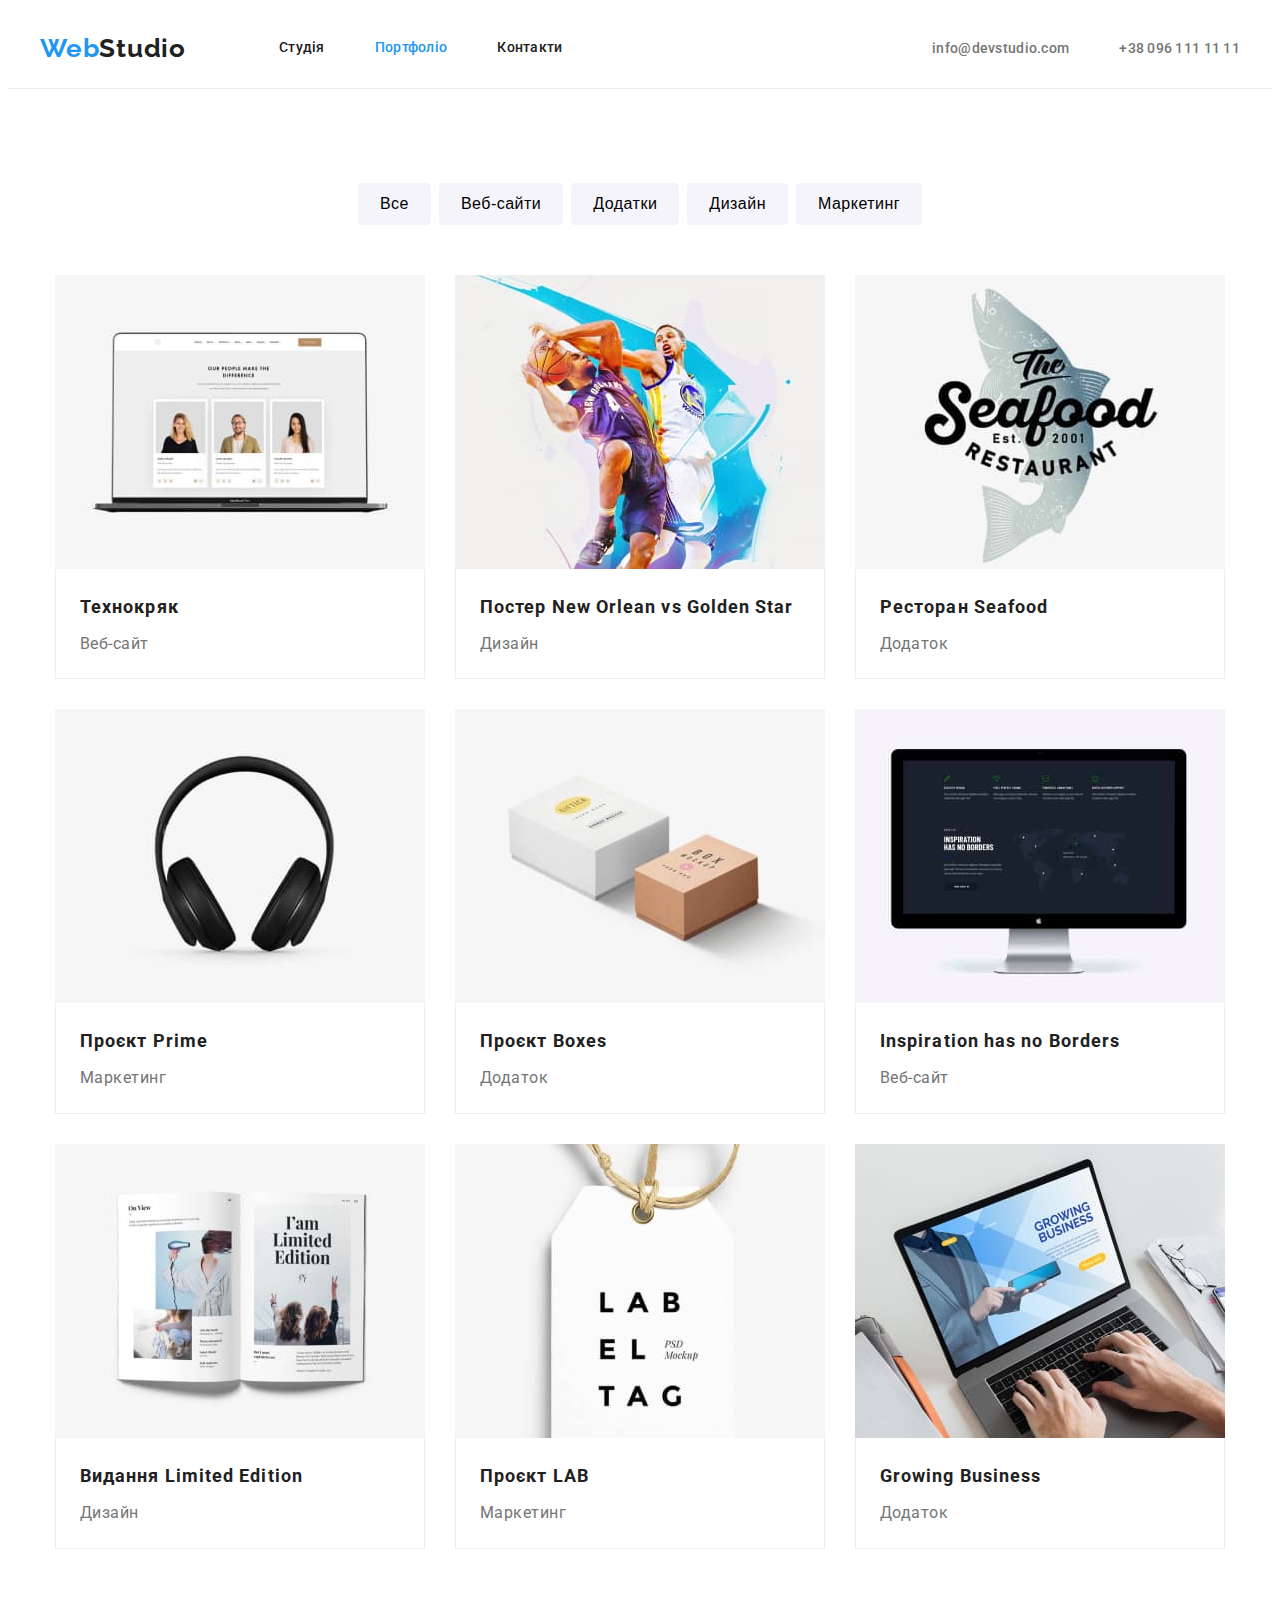
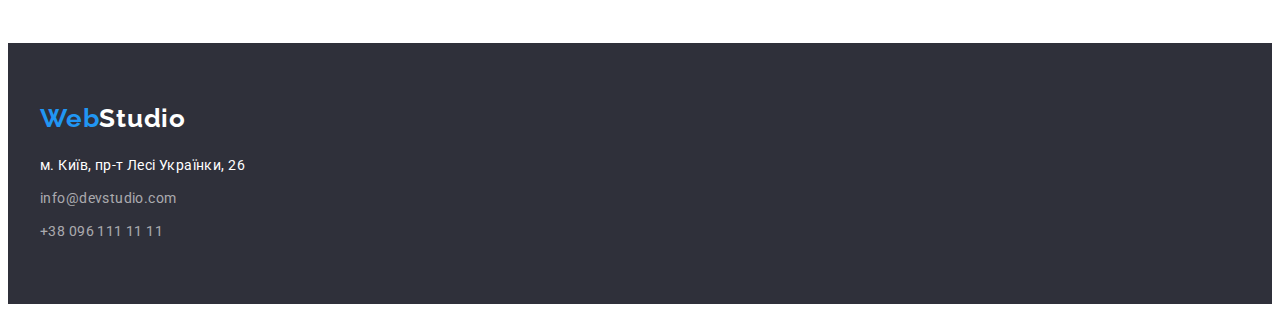
==== portfolio.html @ 55c1f3db "копіює репозиторій 3 роботи" ====
<!DOCTYPE html>
<html lang="uk">
<head>
    <meta charset="UTF-8">
    <meta http-equiv="X-UA-Compatible" content="IE=edge">
    <meta name="viewport" content="width=device-width, initial-scale=1.0">
    <title>Portfolio</title>
    <link rel="preconnect" href="https://fonts.googleapis.com">
    <link rel="preconnect" href="https://fonts.gstatic.com" crossorigin>
    <link href="https://fonts.googleapis.com/css2?family=Raleway:wght@700&family=Roboto:wght@400;500;700;900&display=swap"
        rel="stylesheet">
    <link rel="stylesheet" href="node_modules/modern-normalize/modern-normalize.css">
    <link href="./css/styles.css" rel="stylesheet">
</head>
<body>
    <!--Шапка Сайта-->
<header class="page-header">
    <nav class="container main-nav">
        <a class="logo link" lang="en" href="./index.html"><span class="logotype">Web</span>Studio</a>
        <ul class="nav-menu">
            <li class="item"><a class="link nav-link" href="./index.html">Студія</a></li>
            <li class="item"><a class="link nav-link active" href="#">Портфоліо</a></li>
            <li class="item"><a class="link nav-link" href="#">Контакти</a></li>
        </ul>
        <ul class="auth-nav">
            <li class="item"><a class="contact-link link" href="mailto:info@devstudio.com">info@devstudio.com</a></li>
            <li class="item"><a class="contact-link link" href="tel:+380961111111">+38 096 111 11 11</a></li>
        </ul>
    </nav>
</header>
    <main class="page">
        <div class="container">
            <h1 class="visually-hidden">Наші роботи</h1>
            <ul class="list-filter">
                <li class="list-item"><button class="btn" type="button">Все</button></li>
                <li class="list-item"><button class="btn" type="button">Веб-сайти</button></li>
                <li class="list-item"><button class="btn" type="button">Додатки</button></li>
                <li class="list-item"><button class="btn" type="button">Дизайн</button></li>
                <li class="list-item"><button class="btn" type="button">Маркетинг</button></li>
            </ul>
            <ul class="list-menu">
                <li class="list-main-item">
                    <a class="link" href="">
                        <img src="./images/techno.jpg" alt="Технокряк" width="370">
                        <h2 class="title">Технокряк</h2>
                        <p class="text">Веб-сайт</p>
                    </a>
                </li>
                <li class="list-main-item">
                    <a class="link" href="">
                        <img src="./images/goldenstar.jpg" alt="Постер" width="370">
                        <h2 class="title">Постер New Orlean vs Golden Star</h2>
                        <p class="text">Дизайн</p>
                    </a>
                </li>
                <li class="list-main-item">
                    <a class="link" href="">
                        <img src="./images/seafood.jpg" alt="Лого ресторана" width="370">
                        <h2 class="title">Ресторан Seafood</h2>
                        <p class="text">Додаток</p>
                    </a>
                </li>
                <li class="list-main-item">
                    <a class="link" href="">
                        <img src="./images/prime.jpg" alt="навушники" width="370">
                        <h2 class="title">Проєкт Prime</h2>
                        <p class="text">Маркетинг</p>
                    </a>
                </li>
                <li class="list-main-item">
                    <a class="link" href="">
                        <img src="./images/boxes.jpg" alt="дві коробки" width="370">
                        <h2 class="title">Проєкт Boxes</h2>
                        <p class="text">Додаток</p>
                    </a>
                </li>
                <li class="list-main-item">
                    <a class="link" href="">
                        <img src="./images/inspiration.jpg" alt="зображення на моніторі" width="370">
                        <h2 class="title">Inspiration has no Borders</h2>
                        <p class="text">Веб-сайт</p>
                    </a>
                </li>
                <li class="list-main-item">
                    <a class="link" href="">
                        <img src="./images/limitededition.jpg" alt="Стаття" width="370">
                        <h2 class="title">Видання Limited Edition</h2>
                        <p class="text">Дизайн</p>
                    </a>
                </li>
                <li class="list-main-item">
                    <a class="link" href="">
                        <img src="./images/lab.jpg" alt="Брилок із зображенням лого" width="370">
                        <h2 class="title">Проєкт LAB</h2>
                        <p class="text">Маркетинг</p>
                    </a>
                </li>
                <li class="list-main-item">
                    <a class="link" href="">
                        <img src="./images/growingbusiness.jpg" alt="зображеня додатко на екрані ноутбука" width="370">
                        <h2 class="title">Growing Business</h2>
                        <p class="text">Додаток</p>
                    </a>
                </li>
            </ul>
        </div>  
    </main>
<footer class="footer">
    <div class="container">
        <a class="logo link" href="./index.html"><span class="logotype ">Web</span><span
                class="studio">Studio</span></a>
        <address>
            <ul class="menu">
                <li class="items"><a class="location link" href="https://goo.gl/maps/eqC2prDyuouPc9qL6">м. Київ, пр-т
                        Лесі Українки, 26</a>
                </li>
                <li class="items"><a class="address link mail" href="mailto:info@devstudio.com">info@devstudio.com</a>
                </li>
                <li class="items"><a class="address link tel" href="tel:+380961111111">+38 096 111 11 11</a></li>
            </ul>
        </address>
    </div>
</footer>
</body>
</html>
---- css/styles.css ----
:root {
    --header-color: #FFFFFF;
    --hero-color: #2F303A;
    --our-team-color: #f5f4fa;
}

body {
    background-color: var(--type-of-activity-color);
    font-size: 14px;
    font-family: Roboto, sans-serif;
    color: #212121;
}
h1, h2, h3, h4, h5, h6, p, ul {
    margin: 0;
    padding: 0;
}
img {
    display: block;
    width: 100%;
    height: auto;
}
a {
    text-decoration: none;
}
.link {
    color: #212121;
}
li {
    padding: 0;
    margin: 0;
    list-style: none;
}
.button {
    font-weight: 700;
    line-height: 1.87;
    letter-spacing: 0.06em;
    color: #FFFFFF;
    background-color:#2196F3;
    font-size: 16px;
    cursor: pointer;
}
address {
    font-style: normal;
}
.visually-hidden {
    position: absolute;
    white-space: nowrap;
    width: 1px;
    height: 1px;
    overflow: hidden;
    border: 0;
    padding: 0;
    clip: rect(0 0 0 0);
    clip-path: inset(50%);
    margin: -1px;
}

/*Оформлення шапки*/
.page-header {
    display: flex;
    justify-content: center;
    background-color: var(--header-color);
    margin-bottom: 0;
    border-bottom: 1px solid #ECECEC;
}
.main-nav {
    display: flex;
    align-items: center;
    padding-left: 15px;
    padding-right: 15px;
    margin-left: auto;
    margin-right: auto;
    width: 1200px;
    }
.logo {
    font-weight: 700;
    font-size: 26px;
    line-height: 1.19;
    letter-spacing: 0.03em;   
    font-family: 'Raleway', sans-serif;
}
.logotype {
    color: #2196F3;
}
.nav-menu {
    display:flex;
    margin-left: 93px;
}
.nav-menu .item:not(:last-child) {
    margin-right: 50px;
}
.nav-menu .nav-link {
    display: block;
    padding: 32px 0;
}
.nav-link {
    font-weight: 500;
    letter-spacing: 0.02em;
    line-height: 1.14;
}
.active {
color: #2196F3;
}
 .contact-link:hover {
    color: #2196F3;
}

/*auth-nav*/
.auth-nav {
    display: flex;
    margin-left: auto;
}
.auth-nav .item:not(:last-child) {
    margin-right: 50px;
}
.contact-link {
        font-weight: 500;
        line-height: 1.4px;
        letter-spacing: 0.02em;
        color: #757575;
    
}


/*Герой*/
.hero {
    background-color: var(--hero-color);
    /*width: 1600px;*/
    padding: 200px 0;
    text-align: center;
}
.hero-title {
    font-weight: 900;
    font-size: 44px;
    line-height: 1.44;
    text-align: center;
    letter-spacing: 0.06em;
    text-transform: uppercase;
    color: #FFFFFF;
}
.hero-btn {
    display: inline-block;
    margin-top: 40px;
    width: 216px;
    height: 50px;
    box-shadow: 0px 4px 4px rgba(0, 0, 0, 0.15);
    border-radius: 4px;
}
.peculiarity {
    padding: 94px 0;
}
.work, .team {
    padding-bottom: 94px;
}
/*Особливості*/
.peculiarity, .work {
    background-color:var(--header-color);
}

.peculiarity .container {
    margin-left: auto;
    margin-right: auto;
    width: 1200px; 
    padding: 0 15px; 
    display: flex;
    justify-content: center;
}
.peculiarity .list-menu {
    display: flex;
}
.peculiarity .list-item{
    width:270px;
}
.peculiarity .list-item:not(:last-child) {
    margin-right: 30px;
}
.peculiarity .title {
    font-size: 14px;
    line-height: 1.14;
    letter-spacing: 0.03em;
    text-transform: uppercase;
}
.peculiarity .text {
    line-height: 1.71;
    letter-spacing: 0.03em;
    color: #757575;
}

/*Чим ми займаємось?*/
.work .container {
    width: 1200px;
    margin-left: auto;
    margin-right: auto;
    padding-left: 15px;
    padding-right: 15px;
}
.work .list-menu {
    display: flex;
    justify-content:center;
}
.work .title {
    font-size: 36px;
    line-height: 1.16;
    text-align: center;
    letter-spacing: 0.03em;
    margin-bottom: 50px;
}
.work .list-item:not(:last-child){
    margin-right: 30px;
}

/*Наша команда*/
.team {
    background-color: var(--our-team-color);
}
.team .container {
    width: 1200px;
    margin-left:auto;
    margin-right: auto;
    padding: 0 15px;
}
.team .list-menu {
    display: flex;
    justify-content: center;
}
.team .title {
    margin-bottom: 50px;
    font-size: 36px;
    line-height: 1.16;
    text-align: center;
    letter-spacing: 0.03em;
}
.team .card {
    background: #FFFFFF;
    box-shadow: 0px 1px 3px rgba(0, 0, 0, 0.12), 0px 1px 1px rgba(0, 0, 0, 0.14), 0px 2px 1px rgba(0, 0, 0, 0.2);
    border-radius: 0px 0px 4px 4px;
}
.team .card:not(:last-child) {
    margin-right: 30px;
}
.team .sub-title {
    margin-top: 30px;
    margin-bottom: 10px;
    font-weight: 500;
    font-size: 16px;
    line-height: 1.18;
    text-align: center;
    letter-spacing: 0.03em;
}
.team .text {
    margin-bottom: 30px;
    font-size: 16px;
    line-height: 1.18;
    text-align: center;
    letter-spacing: 0.03em;
    color: #757575;
}

/*Підвал сайту*/
.footer {
    background-color: var(--hero-color);
    padding: 60px 0;
}
.footer .container {
    width: 1200px;
    padding-left: 15px;
    padding-right: 15px;
    margin-left: auto;
    margin-right: auto;
}
.footer .menu {
    margin-top: 20px;
}
.footer .items:not(:last-child) {
    margin-bottom: 9px;
}
.studio {
    color:#FFFFFF;
}
.location {
    line-height: 1.71;
    letter-spacing: 0.03em;
    color: #FFFFFF;
}
.address {
    font-size: 14px;
    line-height: 1.71;
    letter-spacing: 0.03em;
    color: rgba(255, 255, 255, 0.6);
}

/*Сторінка портфоліо*/
.btn {
    font-weight: 500;
    font-size: 16px;
    line-height: 1.85;
    text-align: center;
    letter-spacing: 0.03em;
    background-color: #F5F4FA;
    border: 0;
    cursor: pointer;
    border-radius: 4px;
}

.btn:hover {
    color: #FFFFFF;
    background-color: #2196F3;
    box-shadow: 0px 3px 1px rgba(0, 0, 0, 0.1), 0px 1px 2px rgba(0, 0, 0, 0.08), 0px 2px 2px rgba(0, 0, 0, 0.12);
}

.page {
    background-color: #FFFFFF;
    padding-top: 94px;
    padding-bottom: 94px;
}
.page .container {
    width: 1200px;
    padding-left: 15px;
    padding-right: 15px;
    margin-left: auto;
    margin-right: auto;
}
.page .list-filter {
    display: flex;
    justify-content: center;
    margin-bottom: 50px;
}
.page .list-item:not(:last-child) {
    margin-right: 8px;
}
.page .list-menu {
    flex-basis: calc((100%-60px)/3);
    display: flex;
    flex-wrap: wrap;
    justify-content: center;
    gap: 30px;
}
.page .title {
    padding-left: 24px;
    padding-right: 24px;
    padding-top: 20px;
    padding-bottom: 4px;
    font-size: 18px;
    line-height: 2;
    letter-spacing: 0.06em;
    border-left: 1px solid #EEEEEE;
    border-right: 1px solid #EEEEEE;
}
.page .text {
    padding-left: 24px;
    padding-right: 24px;
    padding-bottom: 20px;
    font-size: 16px;
    line-height: 1.87;
    letter-spacing: 0.03em;
    color: #757575;
    border-left: 1px solid #EEEEEE;
    border-bottom: 1px solid #EEEEEE;
    border-right: 1px solid #EEEEEE;
}

.page .btn {
    padding: 6px 22px;
}
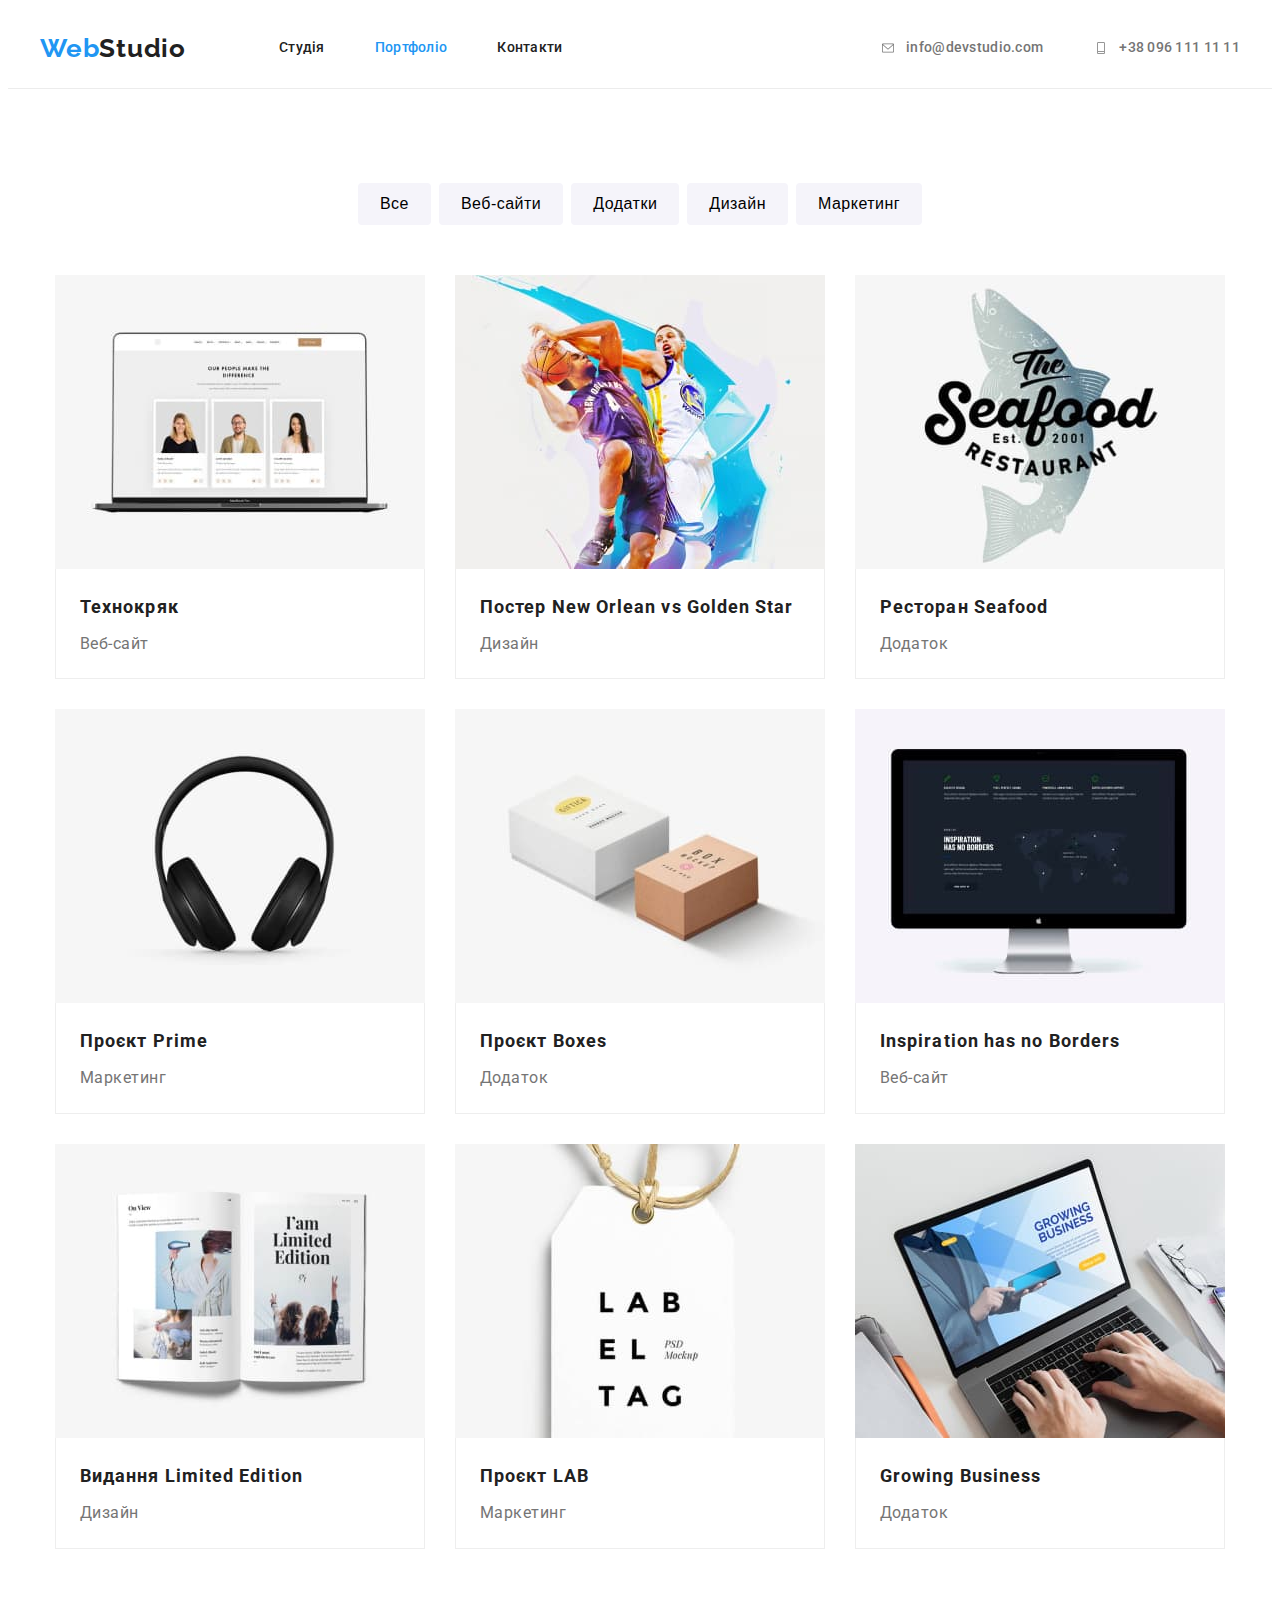
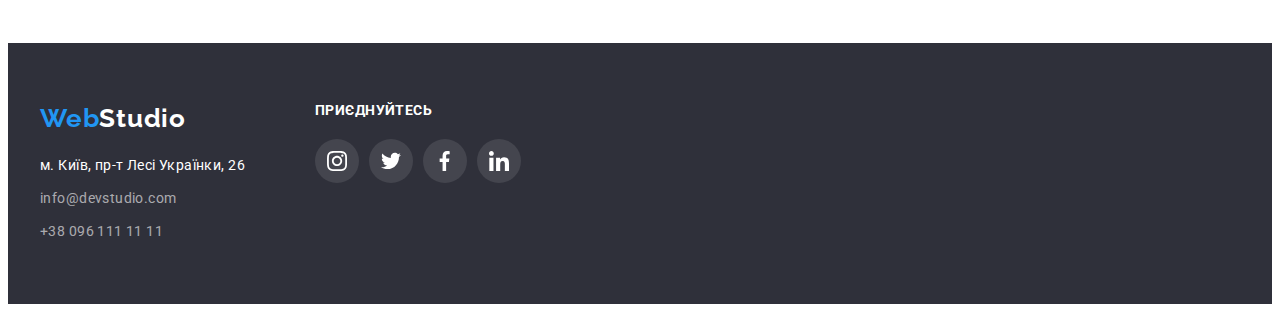
==== commit ab718ba8: "стилізує всі іконки проекту" ====
--- a/portfolio.html
+++ b/portfolio.html
@@ -1,125 +1,222 @@
 <!DOCTYPE html>
 <html lang="uk">
-<head>
-    <meta charset="UTF-8">
-    <meta http-equiv="X-UA-Compatible" content="IE=edge">
-    <meta name="viewport" content="width=device-width, initial-scale=1.0">
+  <head>
+    <meta charset="UTF-8" />
+    <meta http-equiv="X-UA-Compatible" content="IE=edge" />
+    <meta name="viewport" content="width=device-width, initial-scale=1.0" />
     <title>Portfolio</title>
-    <link rel="preconnect" href="https://fonts.googleapis.com">
-    <link rel="preconnect" href="https://fonts.gstatic.com" crossorigin>
-    <link href="https://fonts.googleapis.com/css2?family=Raleway:wght@700&family=Roboto:wght@400;500;700;900&display=swap"
-        rel="stylesheet">
-    <link rel="stylesheet" href="node_modules/modern-normalize/modern-normalize.css">
-    <link href="./css/styles.css" rel="stylesheet">
-</head>
-<body>
+    <link rel="preconnect" href="https://fonts.googleapis.com" />
+    <link rel="preconnect" href="https://fonts.gstatic.com" crossorigin />
+    <link
+      href="https://fonts.googleapis.com/css2?family=Raleway:wght@700&family=Roboto:wght@400;500;700;900&display=swap"
+      rel="stylesheet"
+    />
+    <link
+      rel="stylesheet"
+      href="node_modules/modern-normalize/modern-normalize.css"
+    />
+    <link href="./css/styles.css" rel="stylesheet" />
+  </head>
+  <body>
     <!--Шапка Сайта-->
-<header class="page-header">
-    <nav class="container main-nav">
-        <a class="logo link" lang="en" href="./index.html"><span class="logotype">Web</span>Studio</a>
+    <header class="page-header">
+      <nav class="container main-nav">
+        <a class="logo link" lang="en" href="./index.html"
+          ><span class="logotype">Web</span>Studio</a
+        >
         <ul class="nav-menu">
-            <li class="item"><a class="link nav-link" href="./index.html">Студія</a></li>
-            <li class="item"><a class="link nav-link active" href="#">Портфоліо</a></li>
-            <li class="item"><a class="link nav-link" href="#">Контакти</a></li>
+          <li class="item">
+            <a class="link nav-link" href="./index.html">Студія</a>
+          </li>
+          <li class="item">
+            <a class="link nav-link active" href="#">Портфоліо</a>
+          </li>
+          <li class="item"><a class="link nav-link" href="#">Контакти</a></li>
         </ul>
         <ul class="auth-nav">
-            <li class="item"><a class="contact-link link" href="mailto:info@devstudio.com">info@devstudio.com</a></li>
-            <li class="item"><a class="contact-link link" href="tel:+380961111111">+38 096 111 11 11</a></li>
-        </ul>
-    </nav>
-</header>
+          <li class="item">
+            <a class="contact-link link" href="mailto:info@devstudio.com">
+              <svg class="nav-icon icon" width="16" height="12">
+                <use href="./images/sprite.svg#icon-mail"></use>
+              </svg>
+              <span>info@devstudio.com</span>
+            </a>
+          </li>
+          <li class="item">
+            <a class="contact-link link" href="tel:+380961111111">
+              <svg class="nav-icon icon" width="16" height="12">
+                <use href="./images/sprite.svg#icon-phone"></use>
+              </svg>
+              <span>+38 096 111 11 11</span>
+            </a>
+          </li>
+        </ul>
+      </nav>
+    </header>
     <main class="page">
-        <div class="container">
-            <h1 class="visually-hidden">Наші роботи</h1>
-            <ul class="list-filter">
-                <li class="list-item"><button class="btn" type="button">Все</button></li>
-                <li class="list-item"><button class="btn" type="button">Веб-сайти</button></li>
-                <li class="list-item"><button class="btn" type="button">Додатки</button></li>
-                <li class="list-item"><button class="btn" type="button">Дизайн</button></li>
-                <li class="list-item"><button class="btn" type="button">Маркетинг</button></li>
+      <div class="container">
+        <h1 class="visually-hidden">Наші роботи</h1>
+        <ul class="list-filter">
+          <li class="list-item">
+            <button class="btn" type="button">Все</button>
+          </li>
+          <li class="list-item">
+            <button class="btn" type="button">Веб-сайти</button>
+          </li>
+          <li class="list-item">
+            <button class="btn" type="button">Додатки</button>
+          </li>
+          <li class="list-item">
+            <button class="btn" type="button">Дизайн</button>
+          </li>
+          <li class="list-item">
+            <button class="btn" type="button">Маркетинг</button>
+          </li>
+        </ul>
+        <ul class="list-menu">
+          <li class="list-main-item">
+            <a class="link" href="">
+              <img src="./images/techno.jpg" alt="Технокряк" width="370" />
+              <h2 class="title">Технокряк</h2>
+              <p class="text">Веб-сайт</p>
+            </a>
+          </li>
+          <li class="list-main-item">
+            <a class="link" href="">
+              <img src="./images/goldenstar.jpg" alt="Постер" width="370" />
+              <h2 class="title">Постер New Orlean vs Golden Star</h2>
+              <p class="text">Дизайн</p>
+            </a>
+          </li>
+          <li class="list-main-item">
+            <a class="link" href="">
+              <img
+                src="./images/seafood.jpg"
+                alt="Лого ресторана"
+                width="370"
+              />
+              <h2 class="title">Ресторан Seafood</h2>
+              <p class="text">Додаток</p>
+            </a>
+          </li>
+          <li class="list-main-item">
+            <a class="link" href="">
+              <img src="./images/prime.jpg" alt="навушники" width="370" />
+              <h2 class="title">Проєкт Prime</h2>
+              <p class="text">Маркетинг</p>
+            </a>
+          </li>
+          <li class="list-main-item">
+            <a class="link" href="">
+              <img src="./images/boxes.jpg" alt="дві коробки" width="370" />
+              <h2 class="title">Проєкт Boxes</h2>
+              <p class="text">Додаток</p>
+            </a>
+          </li>
+          <li class="list-main-item">
+            <a class="link" href="">
+              <img
+                src="./images/inspiration.jpg"
+                alt="зображення на моніторі"
+                width="370"
+              />
+              <h2 class="title">Inspiration has no Borders</h2>
+              <p class="text">Веб-сайт</p>
+            </a>
+          </li>
+          <li class="list-main-item">
+            <a class="link" href="">
+              <img src="./images/limitededition.jpg" alt="Стаття" width="370" />
+              <h2 class="title">Видання Limited Edition</h2>
+              <p class="text">Дизайн</p>
+            </a>
+          </li>
+          <li class="list-main-item">
+            <a class="link" href="">
+              <img
+                src="./images/lab.jpg"
+                alt="Брилок із зображенням лого"
+                width="370"
+              />
+              <h2 class="title">Проєкт LAB</h2>
+              <p class="text">Маркетинг</p>
+            </a>
+          </li>
+          <li class="list-main-item">
+            <a class="link" href="">
+              <img
+                src="./images/growingbusiness.jpg"
+                alt="зображеня додатко на екрані ноутбука"
+                width="370"
+              />
+              <h2 class="title">Growing Business</h2>
+              <p class="text">Додаток</p>
+            </a>
+          </li>
+        </ul>
+      </div>
+    </main>
+    <footer class="footer">
+      <div class="container">
+        <div class="address-block">
+          <a class="logo link" href="./index.html"
+            ><span class="logotype">Web</span
+            ><span class="studio">Studio</span></a
+          >
+          <address>
+            <ul class="menu">
+              <li class="items">
+                <a
+                  class="location link"
+                  href="https://goo.gl/maps/eqC2prDyuouPc9qL6"
+                  >м. Київ, пр-т Лесі Українки, 26</a
+                >
+              </li>
+              <li class="items">
+                <a class="address link mail" href="mailto:info@devstudio.com"
+                  >info@devstudio.com</a
+                >
+              </li>
+              <li class="items">
+                <a class="address link tel" href="tel:+380961111111"
+                  >+38 096 111 11 11</a
+                >
+              </li>
             </ul>
-            <ul class="list-menu">
-                <li class="list-main-item">
-                    <a class="link" href="">
-                        <img src="./images/techno.jpg" alt="Технокряк" width="370">
-                        <h2 class="title">Технокряк</h2>
-                        <p class="text">Веб-сайт</p>
-                    </a>
-                </li>
-                <li class="list-main-item">
-                    <a class="link" href="">
-                        <img src="./images/goldenstar.jpg" alt="Постер" width="370">
-                        <h2 class="title">Постер New Orlean vs Golden Star</h2>
-                        <p class="text">Дизайн</p>
-                    </a>
-                </li>
-                <li class="list-main-item">
-                    <a class="link" href="">
-                        <img src="./images/seafood.jpg" alt="Лого ресторана" width="370">
-                        <h2 class="title">Ресторан Seafood</h2>
-                        <p class="text">Додаток</p>
-                    </a>
-                </li>
-                <li class="list-main-item">
-                    <a class="link" href="">
-                        <img src="./images/prime.jpg" alt="навушники" width="370">
-                        <h2 class="title">Проєкт Prime</h2>
-                        <p class="text">Маркетинг</p>
-                    </a>
-                </li>
-                <li class="list-main-item">
-                    <a class="link" href="">
-                        <img src="./images/boxes.jpg" alt="дві коробки" width="370">
-                        <h2 class="title">Проєкт Boxes</h2>
-                        <p class="text">Додаток</p>
-                    </a>
-                </li>
-                <li class="list-main-item">
-                    <a class="link" href="">
-                        <img src="./images/inspiration.jpg" alt="зображення на моніторі" width="370">
-                        <h2 class="title">Inspiration has no Borders</h2>
-                        <p class="text">Веб-сайт</p>
-                    </a>
-                </li>
-                <li class="list-main-item">
-                    <a class="link" href="">
-                        <img src="./images/limitededition.jpg" alt="Стаття" width="370">
-                        <h2 class="title">Видання Limited Edition</h2>
-                        <p class="text">Дизайн</p>
-                    </a>
-                </li>
-                <li class="list-main-item">
-                    <a class="link" href="">
-                        <img src="./images/lab.jpg" alt="Брилок із зображенням лого" width="370">
-                        <h2 class="title">Проєкт LAB</h2>
-                        <p class="text">Маркетинг</p>
-                    </a>
-                </li>
-                <li class="list-main-item">
-                    <a class="link" href="">
-                        <img src="./images/growingbusiness.jpg" alt="зображеня додатко на екрані ноутбука" width="370">
-                        <h2 class="title">Growing Business</h2>
-                        <p class="text">Додаток</p>
-                    </a>
-                </li>
-            </ul>
-        </div>  
-    </main>
-<footer class="footer">
-    <div class="container">
-        <a class="logo link" href="./index.html"><span class="logotype ">Web</span><span
-                class="studio">Studio</span></a>
-        <address>
-            <ul class="menu">
-                <li class="items"><a class="location link" href="https://goo.gl/maps/eqC2prDyuouPc9qL6">м. Київ, пр-т
-                        Лесі Українки, 26</a>
-                </li>
-                <li class="items"><a class="address link mail" href="mailto:info@devstudio.com">info@devstudio.com</a>
-                </li>
-                <li class="items"><a class="address link tel" href="tel:+380961111111">+38 096 111 11 11</a></li>
-            </ul>
-        </address>
-    </div>
-</footer>
-</body>
-</html>+          </address>
+        </div>
+        <div class="join-up">
+          <p class="text">Приєднуйтесь</p>
+          <ul class="menu-icon">
+            <li class="list-icon">
+              <a class="social-link" href=""
+                ><svg class="social-icon icon" width="20" height="20">
+                  <use href="./images/sprite.svg#icon-instagram"></use>
+                </svg>
+              </a>
+            </li>
+            <li class="list-icon">
+              <a class="social-link" href="">
+                <svg class="social-icon icon" width="20" height="20">
+                  <use href="./images/sprite.svg#icon-twitter"></use>
+                </svg>
+              </a>
+            </li>
+            <li class="list-icon">
+              <a class="social-link" href=""
+                ><svg class="social-icon icon" width="20" height="20">
+                  <use href="./images/sprite.svg#icon-facebook"></use></svg
+              ></a>
+            </li>
+            <li class="list-icon">
+              <a class="social-link" href=""
+                ><svg class="social-icon icon" width="20" height="20">
+                  <use href="./images/sprite.svg#icon-linkedin"></use></svg
+              ></a>
+            </li>
+          </ul>
+        </div>
+      </div>
+    </footer>
+  </body>
+</html>
--- a/css/styles.css
+++ b/css/styles.css
@@ -105,6 +105,7 @@
     color: #2196F3;
 }
 
+
 /*auth-nav*/
 .auth-nav {
     display: flex;
@@ -114,18 +115,27 @@
     margin-right: 50px;
 }
 .contact-link {
+        display: flex;
+        align-items: center;
         font-weight: 500;
         line-height: 1.4px;
         letter-spacing: 0.02em;
         color: #757575;
     
 }
+.page-header .nav-icon {
+    margin-right: 10px;
+    fill: currentColor;
+}
 
 
 /*Герой*/
 .hero {
     background-color: var(--hero-color);
-    /*width: 1600px;*/
+    background-image: linear-gradient(rgba(47, 48, 58, 0.4), rgba(47, 48, 58, 0.4)), url('../images/hero.jpg');
+    background-repeat: no-repeat;
+    background-size: contain;
+    background-position: center;
     padding: 200px 0;
     text-align: center;
 }
@@ -146,10 +156,10 @@
     box-shadow: 0px 4px 4px rgba(0, 0, 0, 0.15);
     border-radius: 4px;
 }
-.peculiarity {
+.peculiarity, .clients, .team{
     padding: 94px 0;
 }
-.work, .team {
+.work {
     padding-bottom: 94px;
 }
 /*Особливості*/
@@ -164,6 +174,15 @@
     padding: 0 15px; 
     display: flex;
     justify-content: center;
+}
+.peculiarity .pre-icon {
+    display: flex;
+    align-items: center;
+    justify-content: center;
+    width: 270px;
+    height: 120px;
+    background-color: var(--our-team-color);
+    margin-bottom: 30px;
 }
 .peculiarity .list-menu {
     display: flex;
@@ -248,13 +267,100 @@
     letter-spacing: 0.03em;
 }
 .team .text {
-    margin-bottom: 30px;
+    margin-bottom: 16px;
     font-size: 16px;
     line-height: 1.18;
     text-align: center;
     letter-spacing: 0.03em;
     color: #757575;
-}
+
+}
+.team .menu-icon {
+    display: flex;
+    flex-direction: row;
+    justify-content: center;
+}
+.team .list-icon {
+    width: 44px;
+    height: 44px;
+    margin-right: 10px;
+    margin-bottom: 30px;
+
+}
+.team .list-icon:last-child {
+    margin-right: 0;
+}
+.team .social-link{
+    display: flex;
+    align-items: center;
+    width: 100%;
+    height: 100%;
+    border-radius: 50%;
+    background-color: #fff;
+    color:#AFB1B8;
+    justify-content: center;
+}
+.team .team-icon {
+    display: flex;
+    justify-content: center;
+    fill: currentColor;
+}
+.team .social-link:hover, .team .social-link:focus {
+    color: #fff;
+    background-color: #2196F3 ;
+}
+
+/*Постійні клієнти*/
+.clients .container {
+    width: 1200px;
+    margin-right: auto;
+    padding: 0 15px;
+    margin-left: auto;
+}
+.clients .sub-title {
+    line-height: 1.16;
+    text-align: center;
+    letter-spacing: 0.03em;
+    font-size: 36px;
+    margin-bottom: 50px;
+}
+.clients .list-menu {
+    display: flex;
+    justify-content: center;
+}
+.clients .clients-icon{
+    display: flex;
+    justify-content: center;
+}
+.clients .list-item {
+    width: 170px;
+    height: 92px;
+    margin-right: 30px;
+}
+.clients .list-item:last-child {
+    margin-right: 0;
+}
+.clients .clients-link {
+    width: 100%;
+    height: 100%;
+    display: flex;
+    border: 1px solid #AFB1B8; 
+    justify-content: center;
+    align-items: center;
+    border-radius: 4px;
+    color: #AFB1B8;
+}
+.clients .clients-icon {
+    fill: currentColor;
+}
+.clients .clients-link:hover, .clients .clients-link:focus {
+    color: #2196F3;
+    border-color:  #2196F3;
+}
+
+
+
+
 
 /*Підвал сайту*/
 .footer {
@@ -267,6 +373,10 @@
     padding-right: 15px;
     margin-left: auto;
     margin-right: auto;
+    display: flex;
+}
+.footer .address-block {
+    display: inline-block;
 }
 .footer .menu {
     margin-top: 20px;
@@ -287,6 +397,56 @@
     line-height: 1.71;
     letter-spacing: 0.03em;
     color: rgba(255, 255, 255, 0.6);
+}
+
+.join-up {
+    display: inline-block;
+    width: 206px;
+    height: 80px;
+    margin-left: 70px;
+}
+
+.footer .join-up .text {
+    font-weight: 700;
+    font-size: 14px;
+    line-height: 1.14;
+    letter-spacing: 0.03em;
+    text-transform: uppercase;
+    color: #FFF;
+    margin-bottom: 20px;
+}
+
+.join-up .menu-icon {
+    display: flex;
+    justify-content: center;
+}
+.join-up .list-icon {
+    width: 44px;
+    height: 44px;
+    margin-right: 10px;
+}
+.join-up .list-icon:last-child {
+    margin-right: 0;
+}
+.join-up .social-link {
+    display: flex;
+    align-items: center;
+    width: 100%;
+    height: 100%;
+    border-radius: 50%;
+    background: rgba(255, 255, 255, 0.1);
+    color: #fff;
+    justify-content: center;
+}
+
+.join-up .social-icon {
+    display: flex;
+    justify-content: center;
+    fill: currentColor;
+}
+
+.join-up .social-link:hover, .join-up .social-link:focus {
+    background-color: #2196F3;
 }
 
 /*Сторінка портфоліо*/
@@ -328,12 +488,18 @@
 .page .list-item:not(:last-child) {
     margin-right: 8px;
 }
+.page .list-item:hover, .page .list-item:focus {
+    box-shadow: 0px 3px 1px rgba(0, 0, 0, 0.1), 0px 1px 2px rgba(0, 0, 0, 0.08), 0px 2px 2px rgba(0, 0, 0, 0.12);
+}
 .page .list-menu {
     flex-basis: calc((100%-60px)/3);
     display: flex;
     flex-wrap: wrap;
     justify-content: center;
     gap: 30px;
+}
+.page .list-main-item:hover, .page .list-main-item:focus {
+    box-shadow: 0px 1px 1px rgba(0, 0, 0, 0.12), 0px 4px 4px rgba(0, 0, 0, 0.06), 1px 4px 6px rgba(0, 0, 0, 0.16);
 }
 .page .title {
     padding-left: 24px;
@@ -358,7 +524,7 @@
     border-bottom: 1px solid #EEEEEE;
     border-right: 1px solid #EEEEEE;
 }
-
 .page .btn {
     padding: 6px 22px;
 }
+
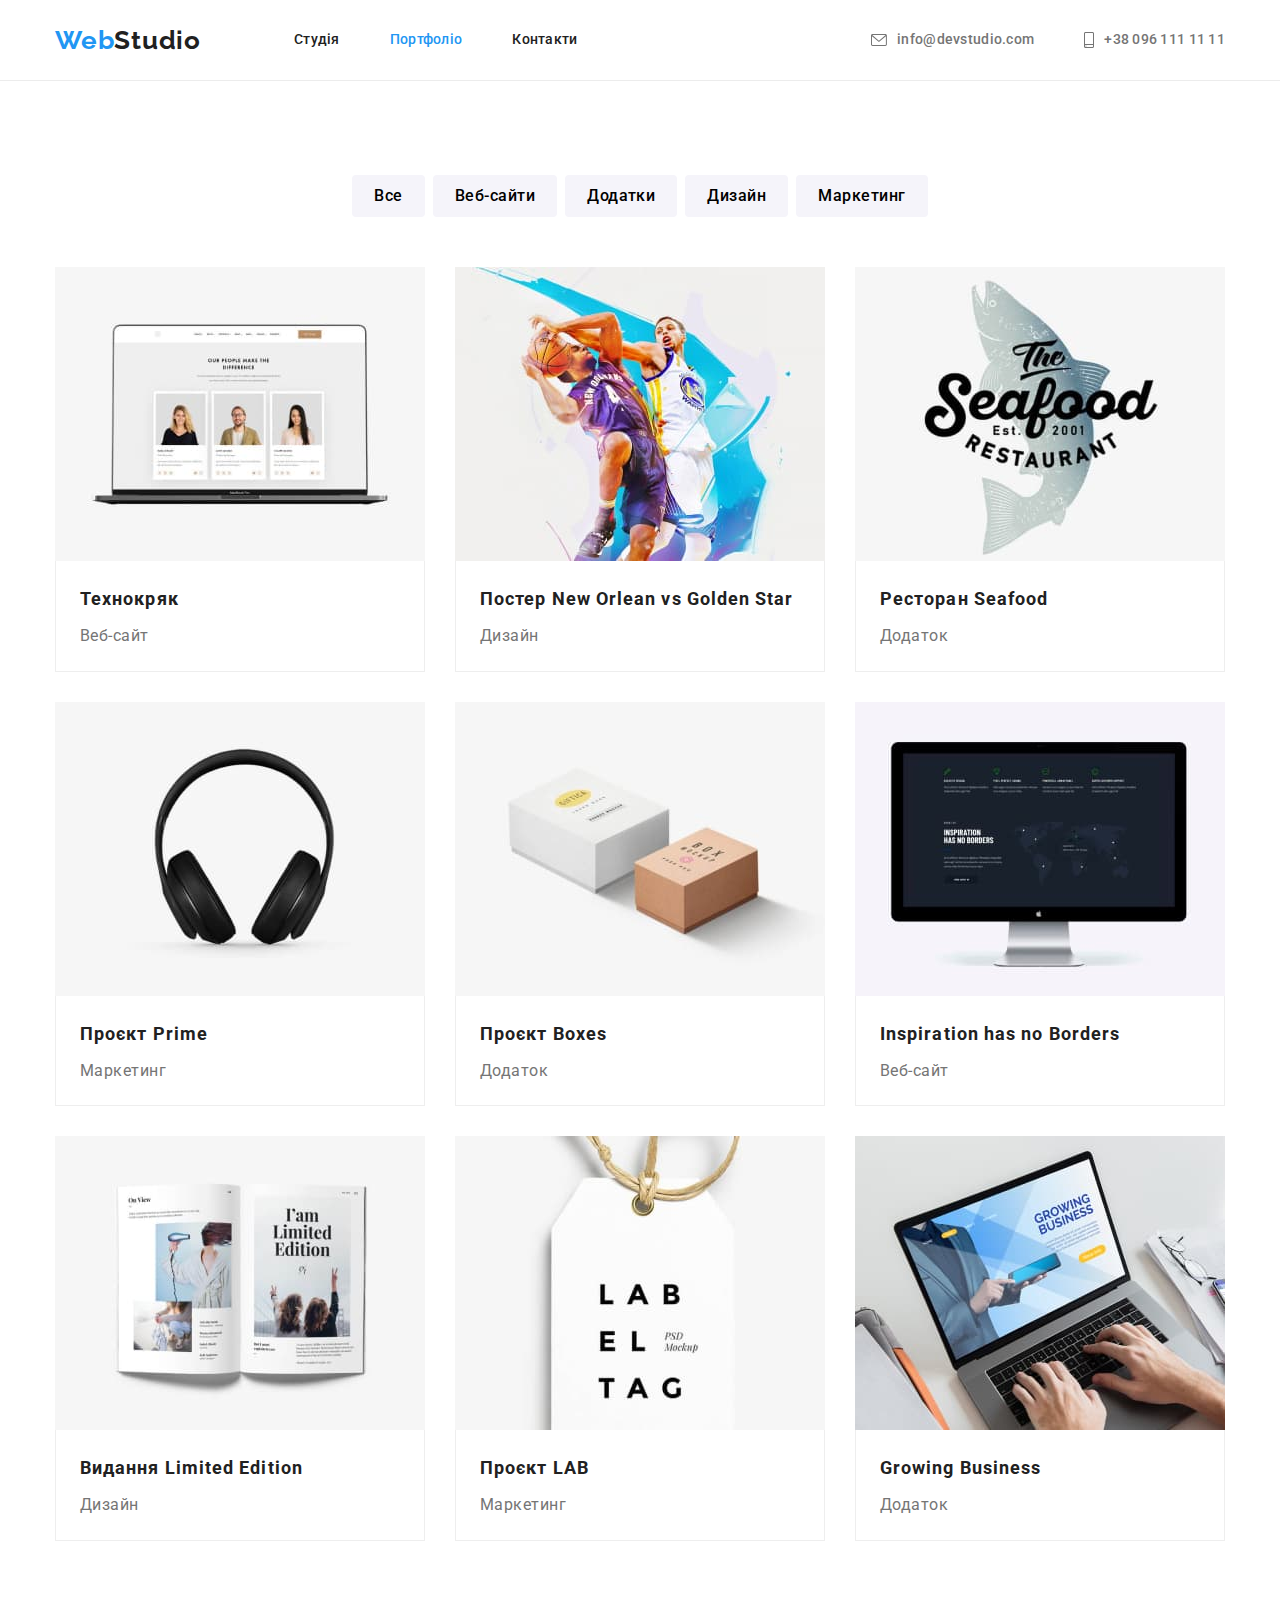
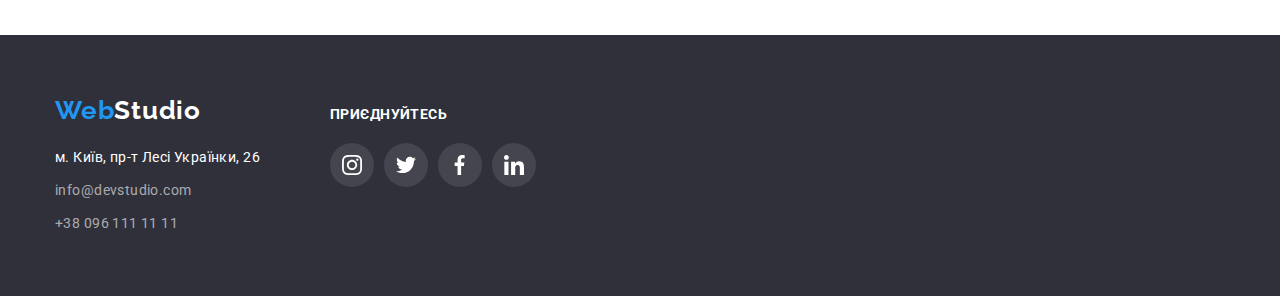
==== commit bd1219cb: "збільшує іконки" ====
--- a/portfolio.html
+++ b/portfolio.html
@@ -11,25 +11,20 @@
       href="https://fonts.googleapis.com/css2?family=Raleway:wght@700&family=Roboto:wght@400;500;700;900&display=swap"
       rel="stylesheet"
     />
-    <link
-      rel="stylesheet"
-      href="node_modules/modern-normalize/modern-normalize.css"
-    />
+    <link rel="stylesheet" href="https://cdnjs.cloudflare.com/ajax/libs/modern-normalize/1.1.0/modern-normalize.min.css" />
     <link href="./css/styles.css" rel="stylesheet" />
   </head>
   <body>
     <!--Шапка Сайта-->
     <header class="page-header">
       <nav class="container main-nav">
-        <a class="logo link" lang="en" href="./index.html"
-          ><span class="logotype">Web</span>Studio</a
-        >
+        <a class="logo link" lang="en" href="./index.html"><span class="logotype">Web</span>Studio</a>
         <ul class="nav-menu">
           <li class="item">
-            <a class="link nav-link" href="./index.html">Студія</a>
-          </li>
-          <li class="item">
-            <a class="link nav-link active" href="#">Портфоліо</a>
+            <a class="link nav-link " href="./index.html">Студія</a>
+          </li>
+          <li class="item">
+            <a class="link nav-link active" href="">Портфоліо</a>
           </li>
           <li class="item"><a class="link nav-link" href="#">Контакти</a></li>
         </ul>
@@ -37,17 +32,17 @@
           <li class="item">
             <a class="contact-link link" href="mailto:info@devstudio.com">
               <svg class="nav-icon icon" width="16" height="12">
-                <use href="./images/sprite.svg#icon-mail"></use>
+                <use href="./images/sprite.svg#icon-envelope"></use>
               </svg>
-              <span>info@devstudio.com</span>
+              info@devstudio.com
             </a>
           </li>
           <li class="item">
             <a class="contact-link link" href="tel:+380961111111">
-              <svg class="nav-icon icon" width="16" height="12">
-                <use href="./images/sprite.svg#icon-phone"></use>
+              <svg class="nav-icon icon" width="10" height="16">
+                <use href="./images/sprite.svg#icon-smartphone"></use>
               </svg>
-              <span>+38 096 111 11 11</span>
+              +38 096 111 11 11
             </a>
           </li>
         </ul>
--- a/css/styles.css
+++ b/css/styles.css
@@ -110,51 +110,55 @@
 .auth-nav {
     display: flex;
     margin-left: auto;
+    align-items: center;
 }
 .auth-nav .item:not(:last-child) {
     margin-right: 50px;
 }
 .contact-link {
-        display: flex;
-        align-items: center;
-        font-weight: 500;
-        line-height: 1.4px;
-        letter-spacing: 0.02em;
-        color: #757575;
-    
+    align-items: center;
+    font-weight: 500;
+    line-height: 1.4px;
+    letter-spacing: 0.02em;
+    color: #757575;
+    display: flex;
+    padding: 32px 0;
 }
 .page-header .nav-icon {
     margin-right: 10px;
     fill: currentColor;
+    background-size: cover;
 }
 
 
 /*Герой*/
 .hero {
     background-color: var(--hero-color);
-    background-image: linear-gradient(rgba(47, 48, 58, 0.4), rgba(47, 48, 58, 0.4)), url('../images/hero.jpg');
+    background-image: linear-gradient(to right, rgba(47, 48, 58, 0.4), rgba(47, 48, 58, 0.4)), url('../images/hero.jpg');
     background-repeat: no-repeat;
-    background-size: contain;
+    width: 1600px;
     background-position: center;
+    margin: auto;
     padding: 200px 0;
     text-align: center;
 }
 .hero-title {
     font-weight: 900;
     font-size: 44px;
-    line-height: 1.44;
+    line-height: 1.36;
     text-align: center;
     letter-spacing: 0.06em;
     text-transform: uppercase;
     color: #FFFFFF;
+    margin-bottom: 30px;
 }
 .hero-btn {
     display: inline-block;
-    margin-top: 40px;
     width: 216px;
     height: 50px;
     box-shadow: 0px 4px 4px rgba(0, 0, 0, 0.15);
     border-radius: 4px;
+    border: 0px;
 }
 .peculiarity, .clients, .team{
     padding: 94px 0;
@@ -172,8 +176,6 @@
     margin-right: auto;
     width: 1200px; 
     padding: 0 15px; 
-    display: flex;
-    justify-content: center;
 }
 .peculiarity .pre-icon {
     display: flex;
@@ -374,6 +376,7 @@
     margin-left: auto;
     margin-right: auto;
     display: flex;
+    align-items: baseline;
 }
 .footer .address-block {
     display: inline-block;
